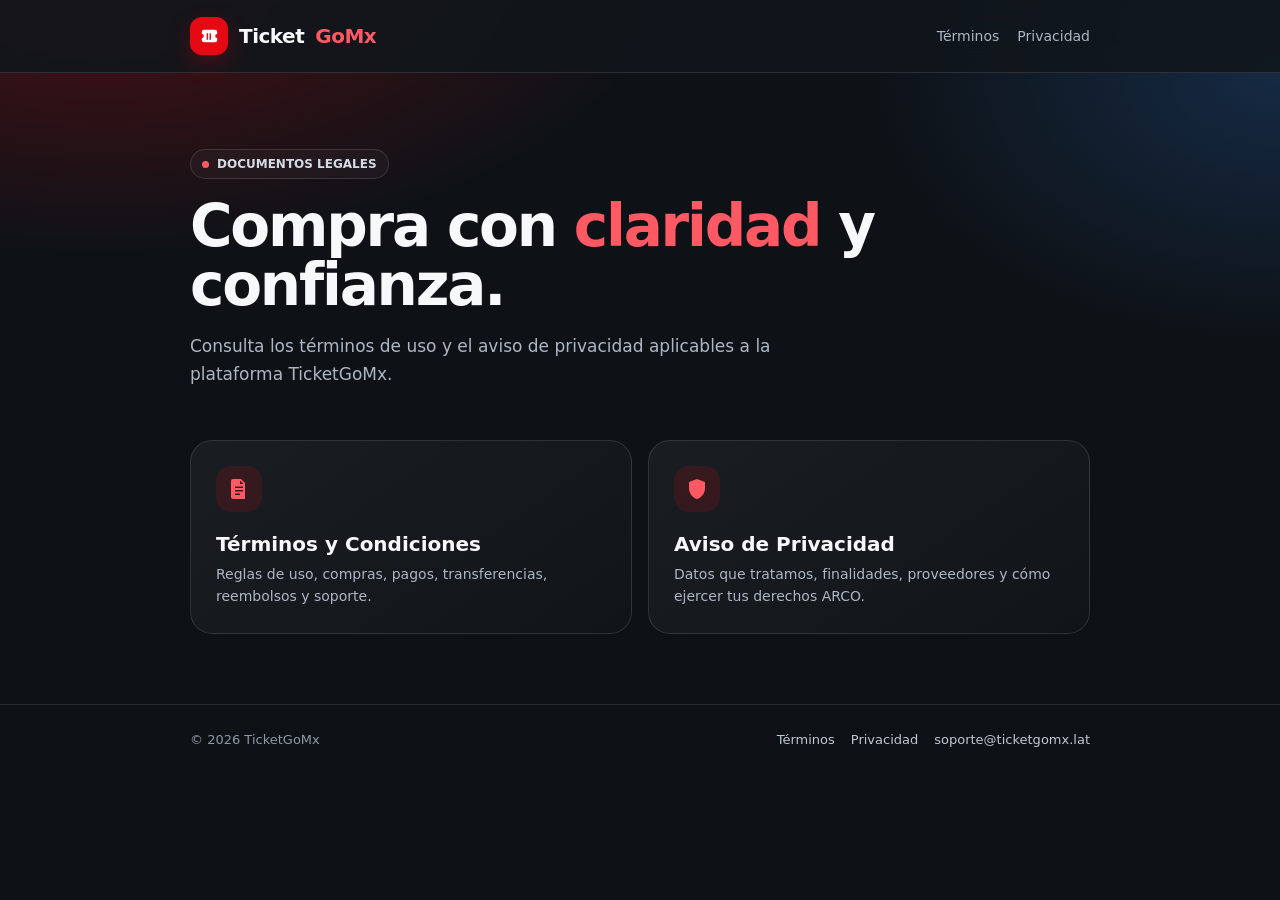
==== index.html @ 53f7d395 "Publicar paginas legales TicketGoMx" ====
<!doctype html><html lang="es-MX"><head><meta charset="utf-8"><meta name="viewport" content="width=device-width,initial-scale=1"><meta name="description" content="Documentos legales de TicketGoMx."><title>TicketGoMx · Documentos legales</title><link rel="stylesheet" href="styles.css"></head><body><header class="site-header"><nav class="container nav"><a class="brand" href="index.html"><span class="mark"><svg viewBox="0 0 24 24" aria-hidden="true"><path d="M4 7.2A2.2 2.2 0 0 1 6.2 5h11.6A2.2 2.2 0 0 1 20 7.2v2.1a2.1 2.1 0 0 0 0 4.2v2.3a2.2 2.2 0 0 1-2.2 2.2H6.2A2.2 2.2 0 0 1 4 15.8v-2.3a2.1 2.1 0 0 0 0-4.2V7.2Zm5 1.4v6.8h1.5V8.6H9Zm3 0v6.8h1.5V8.6H12Z"/></svg></span>Ticket<strong>GoMx</strong></a><div class="links"><a href="terminos.html">Términos</a><a href="privacidad.html">Privacidad</a></div></nav></header><main class="container"><section class="hero"><span class="kicker"><span class="dot"></span> DOCUMENTOS LEGALES</span><h1>Compra con <span>claridad</span> y confianza.</h1><p class="lead">Consulta los términos de uso y el aviso de privacidad aplicables a la plataforma TicketGoMx.</p></section><section class="cards"><a class="card" href="terminos.html"><span class="icon"><svg viewBox="0 0 24 24"><path d="M6 2h8l4 4v16H6a2 2 0 0 1-2-2V4a2 2 0 0 1 2-2Zm7 1.5V7h3.5L13 3.5ZM8 11h8v-1.5H8V11Zm0 3.5h8V13H8v1.5Zm0 3.5h5v-1.5H8V18Z"/></svg></span><h2>Términos y Condiciones</h2><p>Reglas de uso, compras, pagos, transferencias, reembolsos y soporte.</p></a><a class="card" href="privacidad.html"><span class="icon"><svg viewBox="0 0 24 24"><path d="M12 2 4 5v6c0 5.1 3.4 9.8 8 11 4.6-1.2 8-5.9 8-11V5l-8-3Zm3.4 7.6-4.1 4.1-2.2-2.2-1.1 1.1 3.3 3.3 5.2-5.2-1.1-1.1Z"/></svg></span><h2>Aviso de Privacidad</h2><p>Datos que tratamos, finalidades, proveedores y cómo ejercer tus derechos ARCO.</p></a></section></main><footer class="site-footer"><div class="container footer-row"><span>© 2026 TicketGoMx</span><div class="footer-links"><a href="terminos.html">Términos</a><a href="privacidad.html">Privacidad</a><a href="mailto:soporte@ticketgomx.lat">soporte@ticketgomx.lat</a></div></div></footer></body></html>
---- styles.css ----
:root{color-scheme:dark;--bg:#0e1217;--surface:#161c24cc;--line:#ffffff1d;--text:#f7f8fa;--muted:#adb6c3;--red:#e50914;--red-light:#ff5964;--max:900px;font-family:Inter,ui-sans-serif,system-ui,-apple-system,BlinkMacSystemFont,"Segoe UI",sans-serif}*{box-sizing:border-box}body{margin:0;min-height:100vh;background:radial-gradient(900px 500px at 8% -8%,#531014 0%,transparent 65%),radial-gradient(680px 450px at 100% 8%,#152a44 0%,transparent 60%),var(--bg);color:var(--text)}a{color:inherit}.container{width:min(var(--max),calc(100% - 40px));margin:auto}.site-header{position:sticky;top:0;z-index:4;border-bottom:1px solid var(--line);background:#11161ce0;backdrop-filter:blur(16px)}.nav{height:72px;display:flex;align-items:center;justify-content:space-between;gap:20px}.brand{display:flex;align-items:center;gap:11px;text-decoration:none;font-size:20px;font-weight:850;letter-spacing:-.5px}.brand strong{color:var(--red-light)}.mark{width:38px;height:38px;border-radius:12px;background:var(--red);display:grid;place-items:center;box-shadow:0 8px 22px #e5091444}.mark svg{width:23px;fill:white}.links{display:flex;gap:18px;align-items:center}.links a{color:var(--muted);font-size:14px;text-decoration:none}.links a:hover,.links a[aria-current="page"]{color:#fff}.hero{padding:76px 0 52px}.kicker{display:inline-flex;gap:8px;align-items:center;border:1px solid #ffffff20;border-radius:99px;padding:7px 11px;background:#ffffff08;color:#d5dbe4;font-size:12px;font-weight:700}.dot{width:7px;height:7px;border-radius:50%;background:var(--red-light)}h1{font-size:clamp(34px,7vw,58px);letter-spacing:-2.2px;line-height:1.02;margin:18px 0 17px}h1 span{color:var(--red-light)}.lead{max-width:650px;color:var(--muted);font-size:17px;line-height:1.65;margin:0}.cards{display:grid;grid-template-columns:repeat(2,minmax(0,1fr));gap:16px;padding-bottom:70px}.card{border:1px solid var(--line);border-radius:22px;background:linear-gradient(145deg,#ffffff0d,#ffffff04);padding:25px;text-decoration:none;transition:.18s transform,.18s border-color}.card:hover{transform:translateY(-3px);border-color:#ff596477}.card h2{font-size:20px;margin:20px 0 8px}.card p{color:var(--muted);font-size:14px;line-height:1.55;margin:0}.icon{width:46px;height:46px;border-radius:15px;display:grid;place-items:center;background:#e5091424;color:var(--red-light)}.icon svg{width:24px;fill:currentColor}.document{padding:42px 0 76px}.document-head{padding:24px 0 29px;border-bottom:1px solid var(--line);margin-bottom:27px}.document-head h1{font-size:clamp(30px,6vw,46px);margin:12px 0}.meta{font-size:13px;color:var(--muted)}.legal-card{padding:5px 0}.legal-card section{margin:0 0 30px}.legal-card h2{color:var(--red-light);font-size:19px;margin:0 0 11px;letter-spacing:-.25px}.legal-card p,.legal-card li{color:#c9d0da;font-size:15px;line-height:1.72}.legal-card p{margin:0 0 11px}.legal-card ul{padding-left:21px;margin:10px 0}.contact{border:1px solid #e5091445;background:#e5091412;border-radius:16px;padding:17px 18px;margin:34px 0}.contact p{margin:0;color:#ffd2d5}.site-footer{border-top:1px solid var(--line);padding:27px 0 40px;color:#8e98a6;font-size:13px}.footer-row{display:flex;justify-content:space-between;gap:20px;flex-wrap:wrap}.footer-links{display:flex;gap:16px}.footer-links a{color:#c0c8d2;text-decoration:none}@media(max-width:620px){.container{width:min(100% - 28px,var(--max))}.nav{height:64px}.links{gap:12px}.links a{font-size:12px}.brand{font-size:18px}.hero{padding:55px 0 38px}.cards{grid-template-columns:1fr}.document{padding-top:24px}.legal-card h2{font-size:17px}.legal-card p,.legal-card li{font-size:14px}}
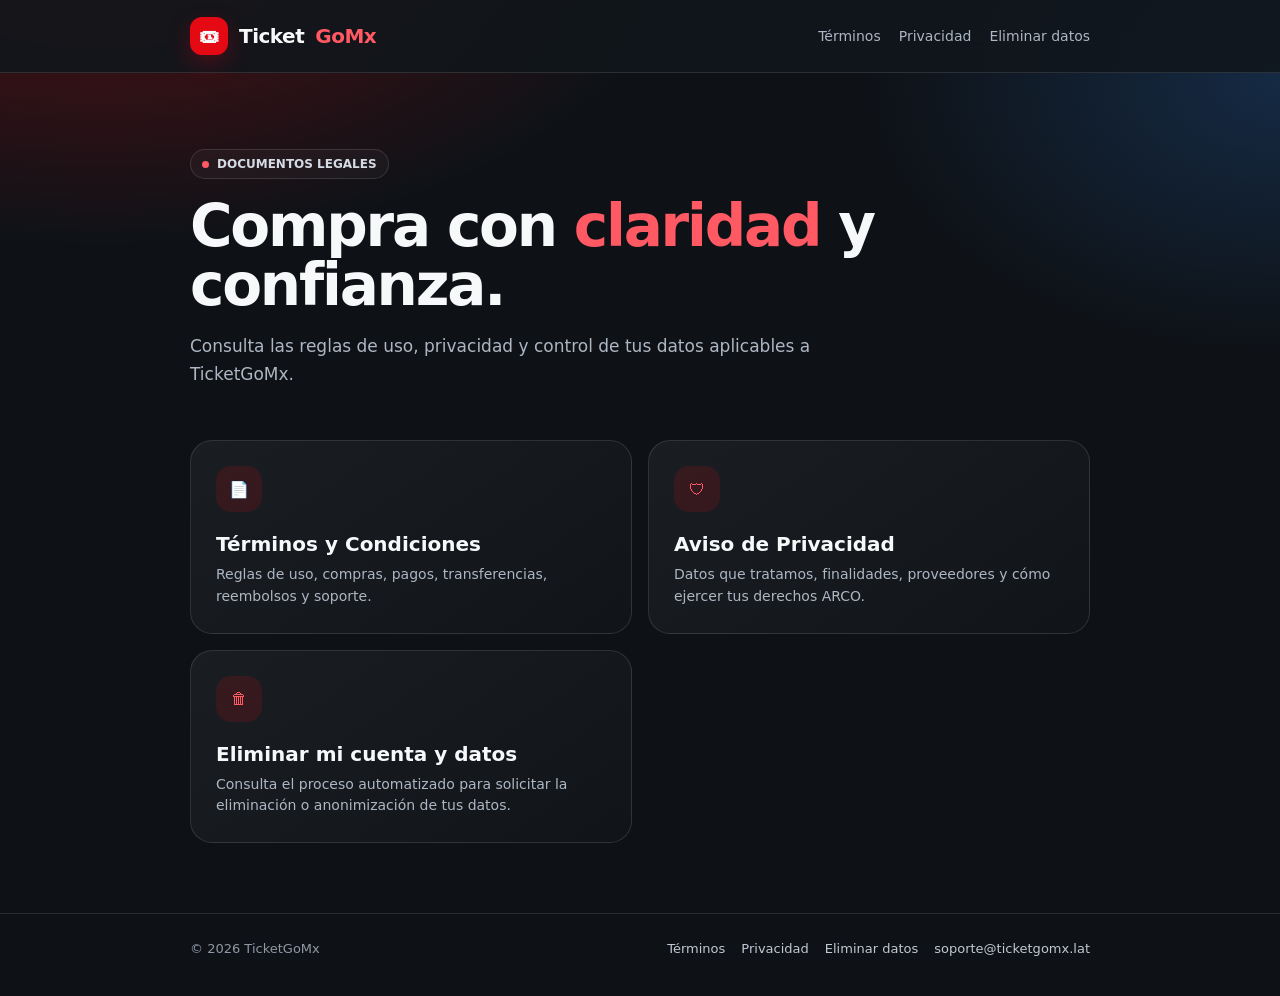
==== commit 644cdefc: "Visibilizar eliminación de datos" ====
--- a/index.html
+++ b/index.html
@@ -1 +1,35 @@
-<!doctype html><html lang="es-MX"><head><meta charset="utf-8"><meta name="viewport" content="width=device-width,initial-scale=1"><meta name="description" content="Documentos legales de TicketGoMx."><title>TicketGoMx · Documentos legales</title><link rel="stylesheet" href="styles.css"></head><body><header class="site-header"><nav class="container nav"><a class="brand" href="index.html"><span class="mark"><svg viewBox="0 0 24 24" aria-hidden="true"><path d="M4 7.2A2.2 2.2 0 0 1 6.2 5h11.6A2.2 2.2 0 0 1 20 7.2v2.1a2.1 2.1 0 0 0 0 4.2v2.3a2.2 2.2 0 0 1-2.2 2.2H6.2A2.2 2.2 0 0 1 4 15.8v-2.3a2.1 2.1 0 0 0 0-4.2V7.2Zm5 1.4v6.8h1.5V8.6H9Zm3 0v6.8h1.5V8.6H12Z"/></svg></span>Ticket<strong>GoMx</strong></a><div class="links"><a href="terminos.html">Términos</a><a href="privacidad.html">Privacidad</a></div></nav></header><main class="container"><section class="hero"><span class="kicker"><span class="dot"></span> DOCUMENTOS LEGALES</span><h1>Compra con <span>claridad</span> y confianza.</h1><p class="lead">Consulta los términos de uso y el aviso de privacidad aplicables a la plataforma TicketGoMx.</p></section><section class="cards"><a class="card" href="terminos.html"><span class="icon"><svg viewBox="0 0 24 24"><path d="M6 2h8l4 4v16H6a2 2 0 0 1-2-2V4a2 2 0 0 1 2-2Zm7 1.5V7h3.5L13 3.5ZM8 11h8v-1.5H8V11Zm0 3.5h8V13H8v1.5Zm0 3.5h5v-1.5H8V18Z"/></svg></span><h2>Términos y Condiciones</h2><p>Reglas de uso, compras, pagos, transferencias, reembolsos y soporte.</p></a><a class="card" href="privacidad.html"><span class="icon"><svg viewBox="0 0 24 24"><path d="M12 2 4 5v6c0 5.1 3.4 9.8 8 11 4.6-1.2 8-5.9 8-11V5l-8-3Zm3.4 7.6-4.1 4.1-2.2-2.2-1.1 1.1 3.3 3.3 5.2-5.2-1.1-1.1Z"/></svg></span><h2>Aviso de Privacidad</h2><p>Datos que tratamos, finalidades, proveedores y cómo ejercer tus derechos ARCO.</p></a></section></main><footer class="site-footer"><div class="container footer-row"><span>© 2026 TicketGoMx</span><div class="footer-links"><a href="terminos.html">Términos</a><a href="privacidad.html">Privacidad</a><a href="mailto:soporte@ticketgomx.lat">soporte@ticketgomx.lat</a></div></div></footer></body></html>
+<!doctype html>
+<html lang="es-MX">
+<head>
+  <meta charset="utf-8">
+  <meta name="viewport" content="width=device-width,initial-scale=1">
+  <meta name="description" content="Documentos legales y privacidad de TicketGoMx.">
+  <title>TicketGoMx · Documentos legales</title>
+  <link rel="stylesheet" href="styles.css">
+</head>
+<body>
+  <header class="site-header">
+    <nav class="container nav">
+      <a class="brand" href="index.html"><span class="mark">🎟</span>Ticket<strong>GoMx</strong></a>
+      <div class="links">
+        <a href="terminos.html">Términos</a>
+        <a href="privacidad.html">Privacidad</a>
+        <a href="eliminar-datos/">Eliminar datos</a>
+      </div>
+    </nav>
+  </header>
+  <main class="container">
+    <section class="hero">
+      <span class="kicker"><span class="dot"></span> DOCUMENTOS LEGALES</span>
+      <h1>Compra con <span>claridad</span> y confianza.</h1>
+      <p class="lead">Consulta las reglas de uso, privacidad y control de tus datos aplicables a TicketGoMx.</p>
+    </section>
+    <section class="cards">
+      <a class="card" href="terminos.html"><span class="icon">📄</span><h2>Términos y Condiciones</h2><p>Reglas de uso, compras, pagos, transferencias, reembolsos y soporte.</p></a>
+      <a class="card" href="privacidad.html"><span class="icon">🛡</span><h2>Aviso de Privacidad</h2><p>Datos que tratamos, finalidades, proveedores y cómo ejercer tus derechos ARCO.</p></a>
+      <a class="card" href="eliminar-datos/"><span class="icon">🗑</span><h2>Eliminar mi cuenta y datos</h2><p>Consulta el proceso automatizado para solicitar la eliminación o anonimización de tus datos.</p></a>
+    </section>
+  </main>
+  <footer class="site-footer"><div class="container footer-row"><span>© 2026 TicketGoMx</span><div class="footer-links"><a href="terminos.html">Términos</a><a href="privacidad.html">Privacidad</a><a href="eliminar-datos/">Eliminar datos</a><a href="mailto:soporte@ticketgomx.lat">soporte@ticketgomx.lat</a></div></div></footer>
+</body>
+</html>
